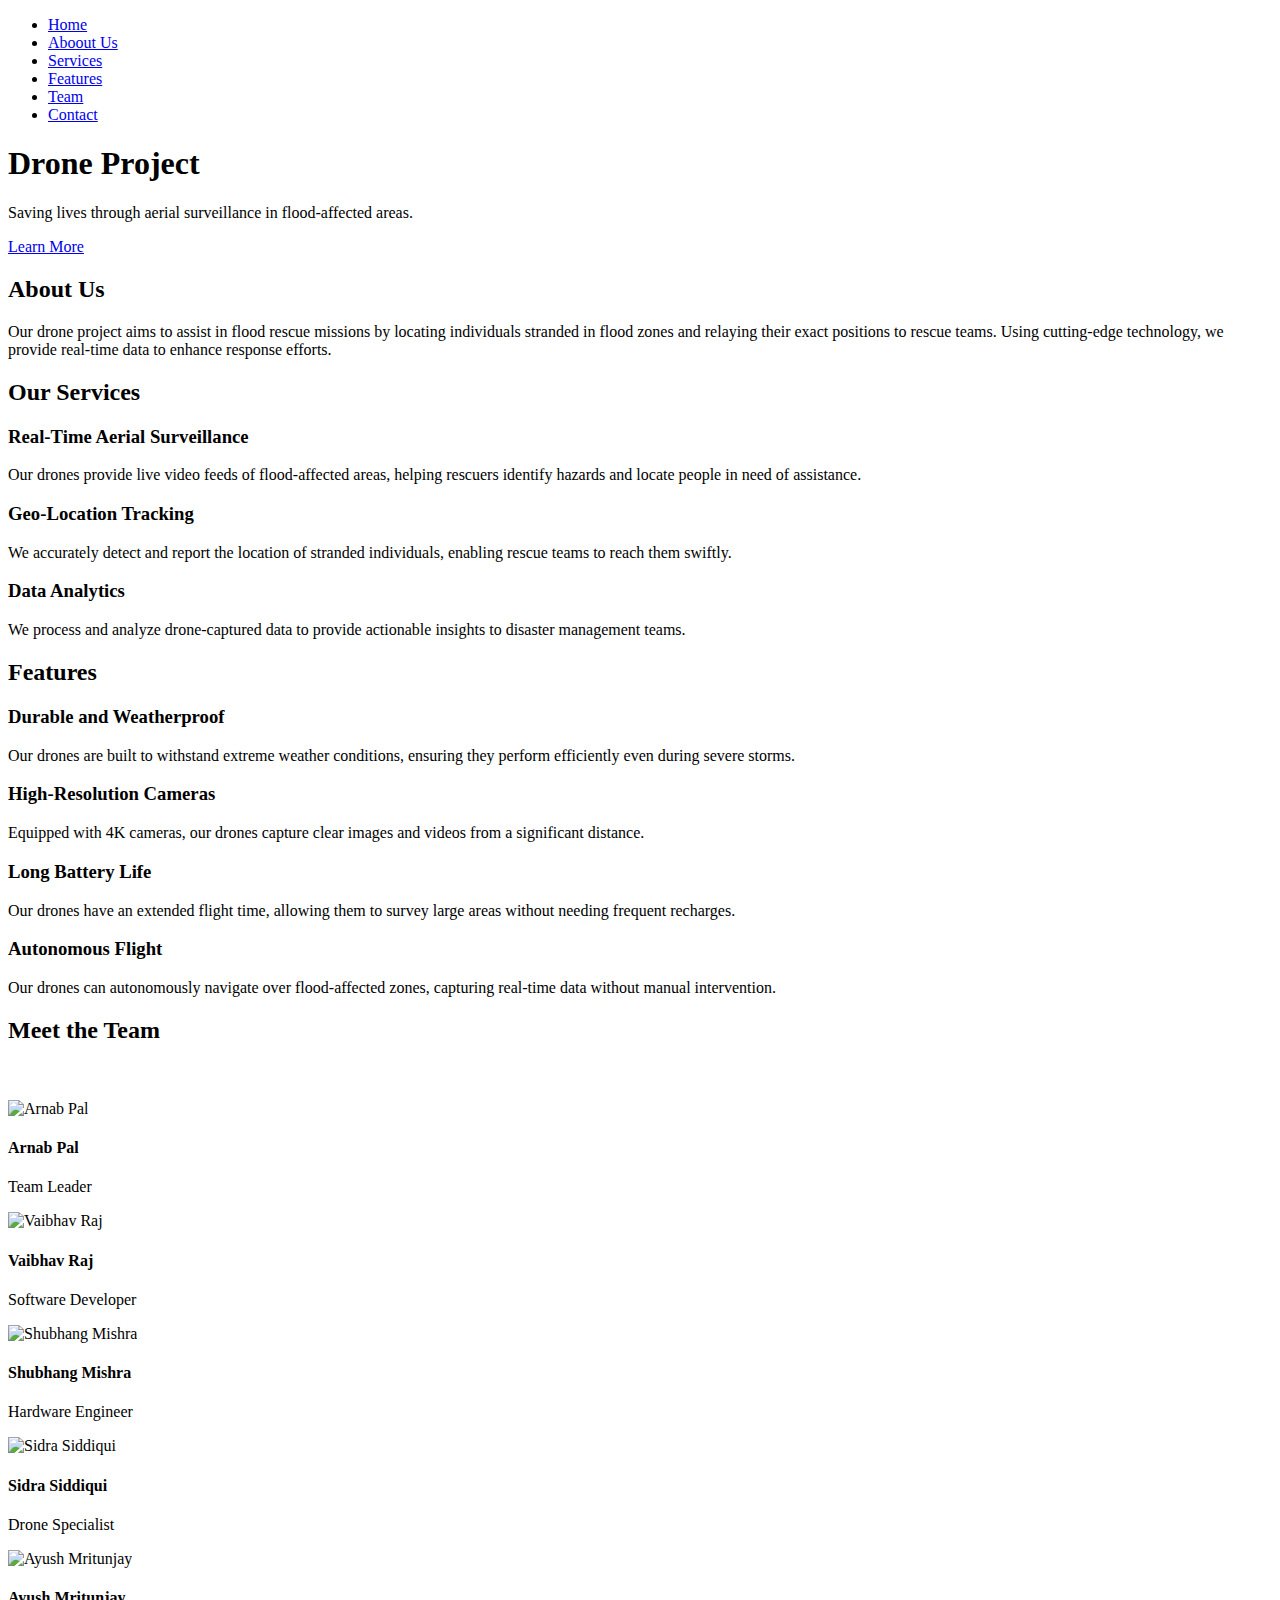
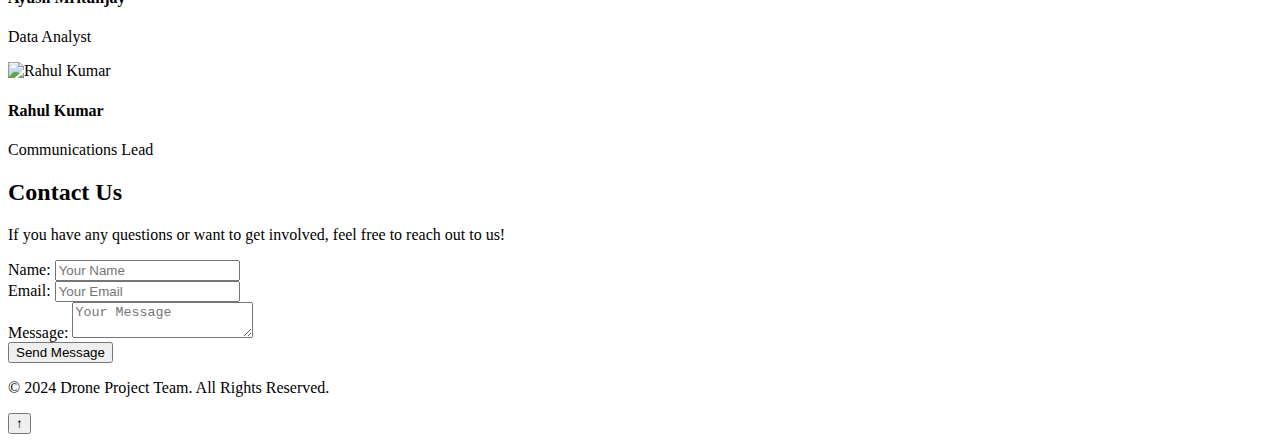
==== index.html @ 082d1d41 "Update index.html" ====
<!DOCTYPE html>
<html lang="en">
<head>
    <meta charset="UTF-8">
    <meta name="viewport" content="width=device-width, initial-scale=1.0">
    <meta http-equiv="X-UA-Compatible" content="IE=edge">
    <title>Drone Project</title>
    <link rel="stylesheet" href="styles.css">
</head>
<body>
    <!-- Header -->
    <header>
        <nav>
            <ul>
                <li><a href="#home" class="active">Home</a></li>
                <li><a href="#project">Aboout Us</a></li>
                <li><a href="#services">Services</a></li>
                <li><a href="#features">Features</a></li>
                <li><a href="#team">Team</a></li>
                <li><a href="#contact">Contact</a></li>
            </ul>
        </nav>
    </header>

    <!-- Hero Section -->
    <section class="hero" id="home">
        <div class="hero-content">
            <h1>Drone Project</h1>
            <p>Saving lives through aerial surveillance in flood-affected areas.</p>
            <a href="project.html" class="button-learn-more">Learn More</a>

        </div>
    </section>

    <!-- About Section -->
    <section class="about" id="project">
        <h2>About Us</h2>
        <p>Our drone project aims to assist in flood rescue missions by locating individuals stranded in flood zones and relaying their exact positions to rescue teams. Using cutting-edge technology, we provide real-time data to enhance response efforts.</p>
    </section>

    <!-- Services Section -->
    <section class="services" id="services">
        <h2>Our Services</h2>
        <div class="services-container">
            <div class="service">
                <h3>Real-Time Aerial Surveillance</h3>
                <p>Our drones provide live video feeds of flood-affected areas, helping rescuers identify hazards and locate people in need of assistance.</p>
            </div>
            <div class="service">
                <h3>Geo-Location Tracking</h3>
                <p>We accurately detect and report the location of stranded individuals, enabling rescue teams to reach them swiftly.</p>
            </div>
            <div class="service">
                <h3>Data Analytics</h3>
                <p>We process and analyze drone-captured data to provide actionable insights to disaster management teams.</p>
            </div>
        </div>
    </section>

    <!-- Features Section -->
    <section class="features" id="features">
        <h2>Features</h2>
        <div class="features-container">
            <div class="feature">
                <h3>Durable and Weatherproof</h3>
                <p>Our drones are built to withstand extreme weather conditions, ensuring they perform efficiently even during severe storms.</p>
            </div>
            <div class="feature">
                <h3>High-Resolution Cameras</h3>
                <p>Equipped with 4K cameras, our drones capture clear images and videos from a significant distance.</p>
            </div>
            <div class="feature">
                <h3>Long Battery Life</h3>
                <p>Our drones have an extended flight time, allowing them to survey large areas without needing frequent recharges.</p>
            </div>
            <div class="feature">
                <h3>Autonomous Flight</h3>
                <p>Our drones can autonomously navigate over flood-affected zones, capturing real-time data without manual intervention.</p>
            </div>
        </div>
    </section>

    <!-- Team Section -->
    <section class="team" id="team">
        <div class="team-heading">
        <h2>Meet the Team</h2> 
        </div> <br> <br>
        <div class="team-members">
            <div class="team-member">
                <div class="member-inner">
                    <img src="arnab.jpg" alt="Arnab Pal" class="member-photo">
                    <div class="member-info">
                        <h4>Arnab Pal</h4>
                        <p>Team Leader</p>
                    </div>
                </div>
            </div>
            <div class="team-member">
                <div class="member-inner">
                    <img src="vaibhav.jpeg" alt="Vaibhav Raj" class="member-photo">
                    <div class="member-info">
                        <h4>Vaibhav Raj</h4>
                        <p>Software Developer</p>
                    </div>
                </div>
            </div>
            <div class="team-member">
                <div class="member-inner">
                    <img src="shubhang.jpg" alt="Shubhang Mishra" class="member-photo">
                    <div class="member-info">
                        <h4>Shubhang Mishra</h4>
                        <p>Hardware Engineer</p>
                    </div>
                </div>
            </div>
            <div class="team-member">
                <div class="member-inner">
                    <img src="sidra.jpg" alt="Sidra Siddiqui" class="member-photo">
                    <div class="member-info">
                        <h4>Sidra Siddiqui</h4>
                        <p>Drone Specialist</p>
                    </div>
                </div>
            </div>
            <div class="team-member">
                <div class="member-inner">
                    <img src="ayush.jpg" alt="Ayush Mritunjay" class="member-photo">
                    <div class="member-info">
                        <h4>Ayush Mritunjay</h4>
                        <p>Data Analyst</p>
                    </div>
                </div>
            </div>
            <div class="team-member">
                <div class="member-inner">
                    <img src="rahul.jpg" alt="Rahul Kumar" class="member-photo">
                    <div class="member-info">
                        <h4>Rahul Kumar</h4>
                        <p>Communications Lead</p>
                    </div>
                </div>
            </div>
        </div>
    </section>

    <!-- Contact Section -->
    <section class="contact" id="contact">
        <div class="contact-container">
            <h2>Contact Us</h2>
            <p>If you have any questions or want to get involved, feel free to reach out to us!</p>
            <form>
                <div class="form-group">
                    <label for="name">Name:</label>
                    <input type="text" id="name" placeholder="Your Name">
                </div>
                <div class="form-group">
                    <label for="email">Email:</label>
                    <input type="email" id="email" placeholder="Your Email">
                </div>
                <div class="form-group">
                    <label for="message">Message:</label>
                    <textarea id="message" placeholder="Your Message"></textarea>
                </div> 
                
                <button class='submit-button' type="submit">Send Message</button>
            </form>
        </div>
    </section>

    <!-- Footer -->
    <footer>
        <p>&copy; 2024 Drone Project Team. All Rights Reserved.</p>
    </footer>

    <!-- Scroll to Top Button -->
    <button class="scroll-to-top-btn" id="scrollToTopBtn">&uarr;</button>

    <!-- Particles.js Background -->
    <div id="particles-js"></div>

    <script>
        // Scroll-to-Top Button
        const scrollToTopBtn = document.getElementById('scrollToTopBtn');
        window.addEventListener('scroll', () => {
            if (window.scrollY > 300) {
                scrollToTopBtn.classList.add('show');
            } else {
                scrollToTopBtn.classList.remove('show');
            }
        });
        scrollToTopBtn.addEventListener('click', () => {
            window.scrollTo({ top: 0, behavior: 'smooth' });
        });
    </script>
</body>
</html>
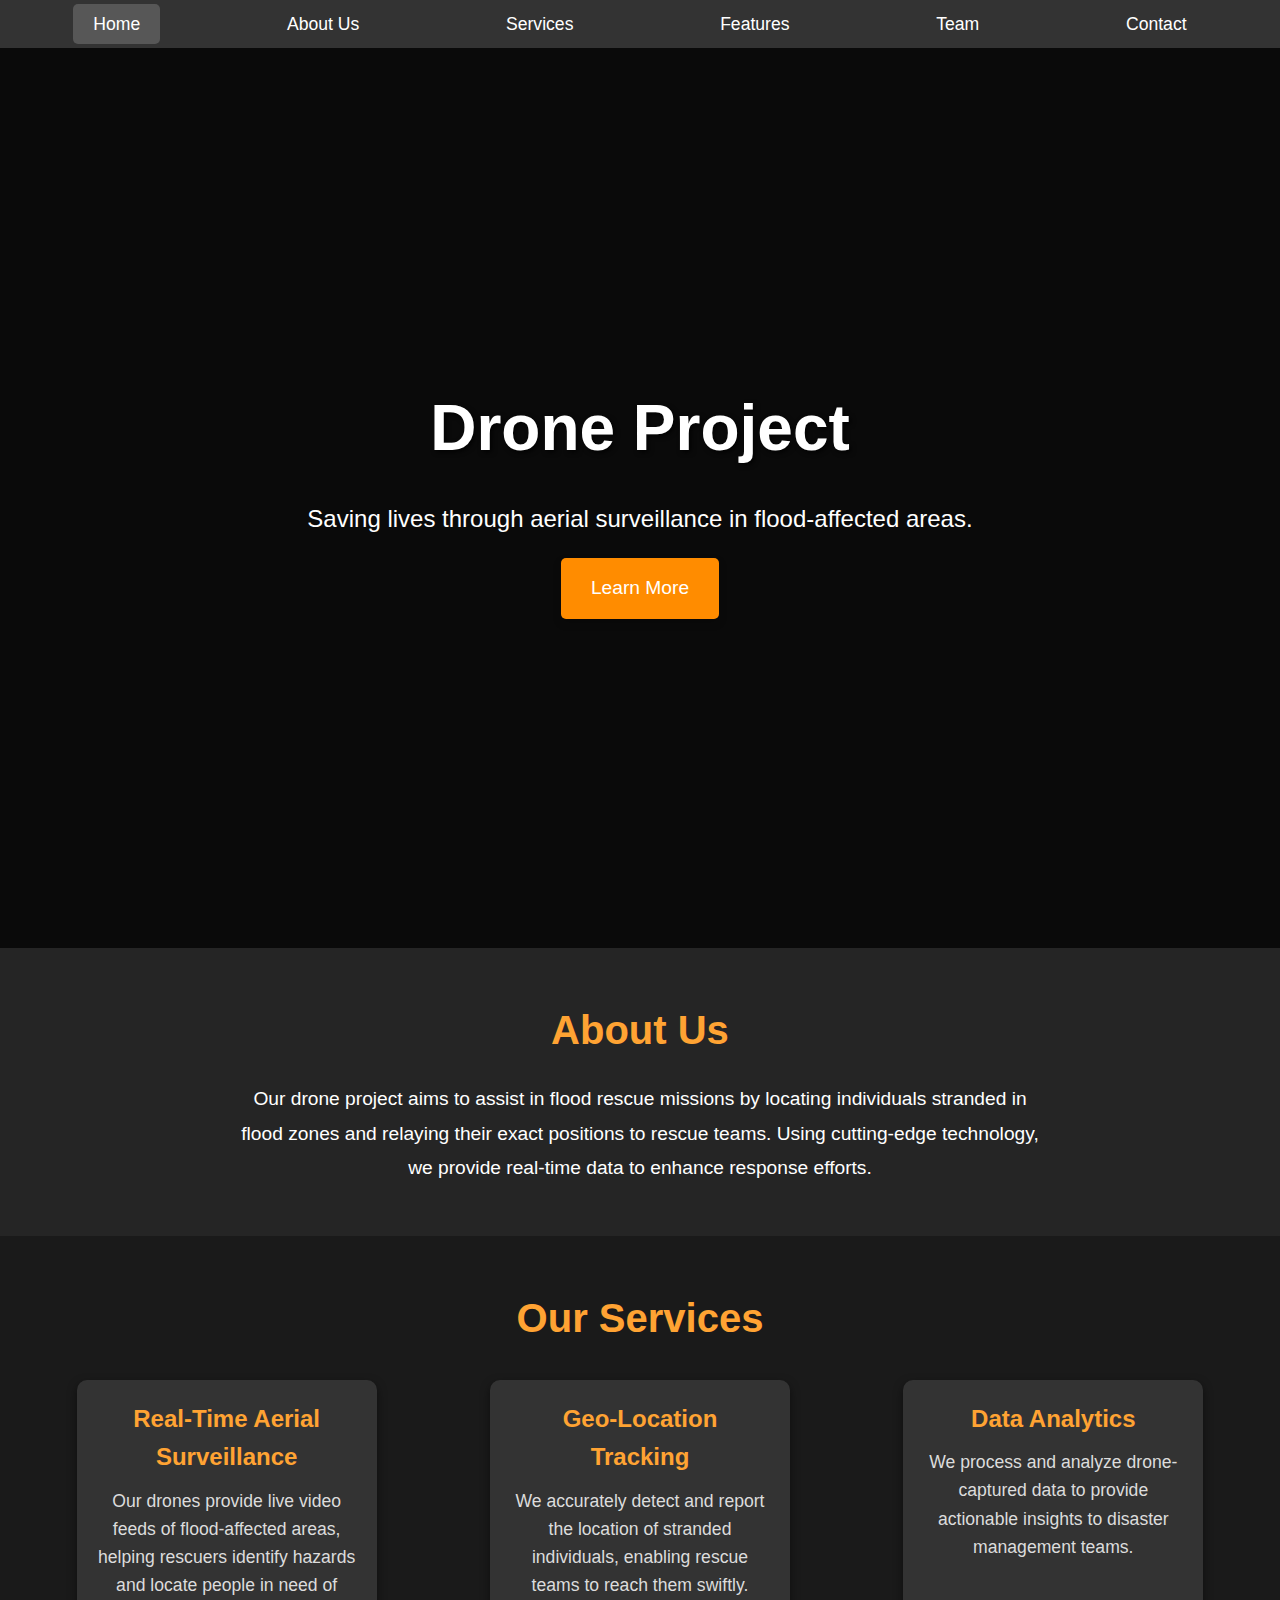
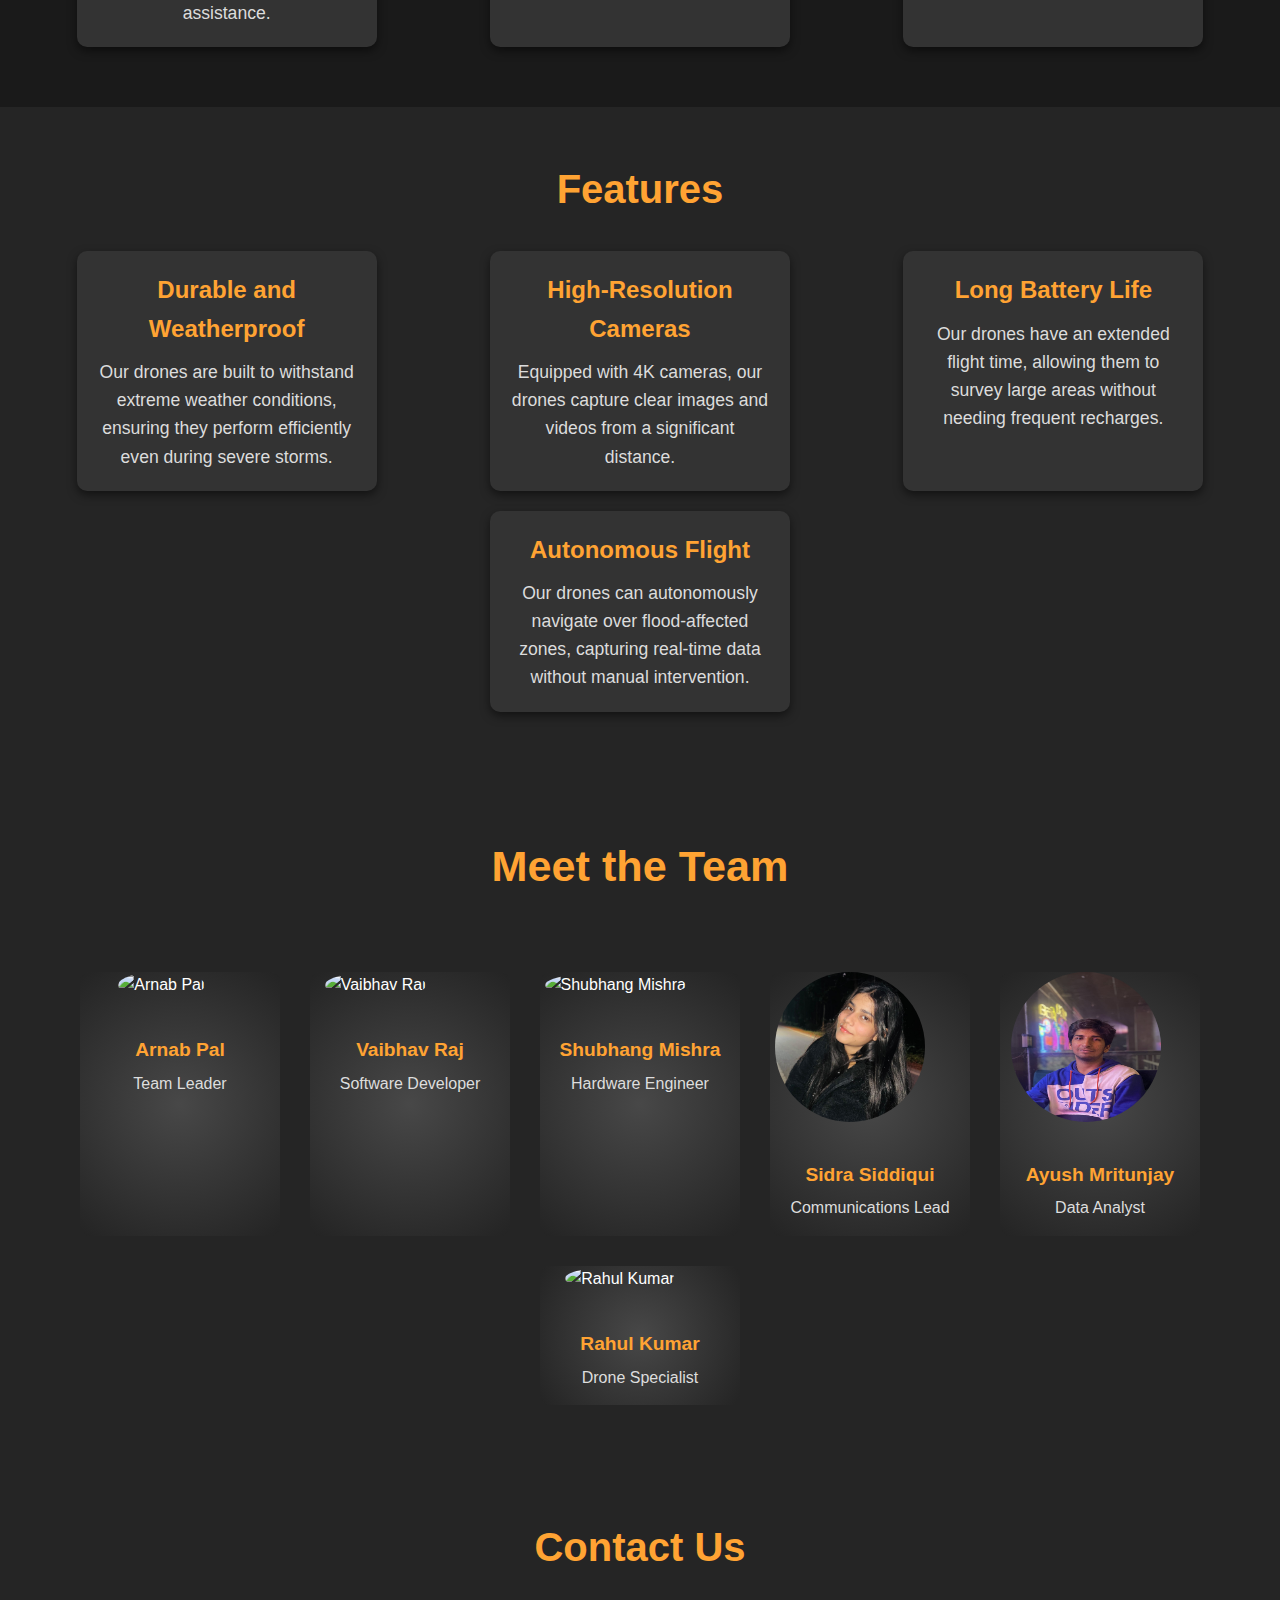
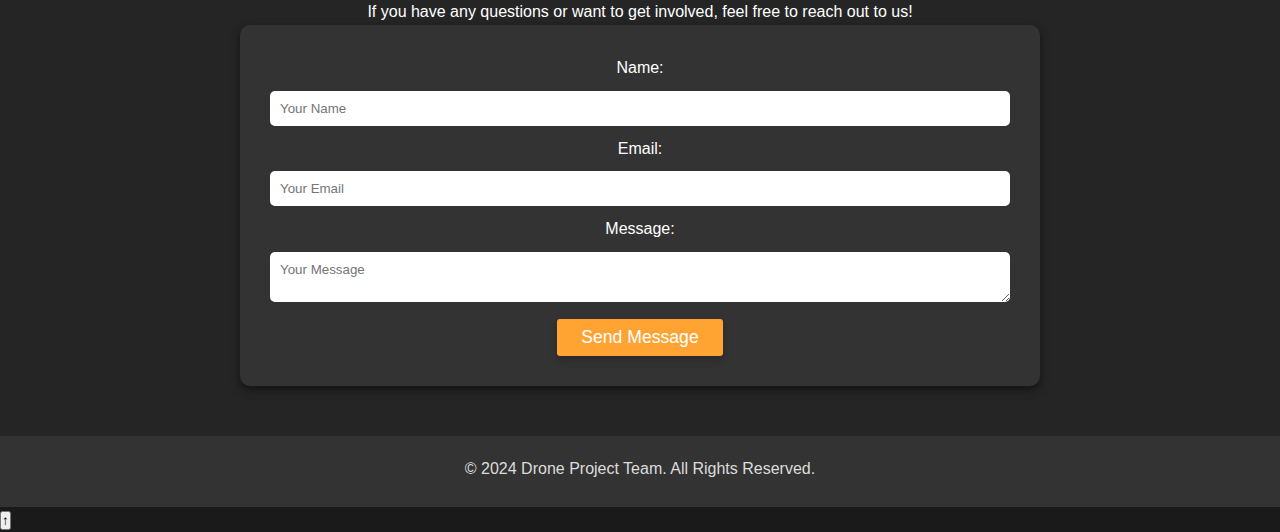
==== commit d50a55f0: "Update index.html" ====
--- a/index.html
+++ b/index.html
@@ -13,7 +13,7 @@
         <nav>
             <ul>
                 <li><a href="#home" class="active">Home</a></li>
-                <li><a href="#project">Aboout Us</a></li>
+                <li><a href="#project">About Us</a></li>
                 <li><a href="#services">Services</a></li>
                 <li><a href="#features">Features</a></li>
                 <li><a href="#team">Team</a></li>
@@ -118,7 +118,7 @@
                     <img src="sidra.jpg" alt="Sidra Siddiqui" class="member-photo">
                     <div class="member-info">
                         <h4>Sidra Siddiqui</h4>
-                        <p>Drone Specialist</p>
+                        <p>Communications Lead</p>
                     </div>
                 </div>
             </div>
@@ -136,7 +136,7 @@
                     <img src="rahul.jpg" alt="Rahul Kumar" class="member-photo">
                     <div class="member-info">
                         <h4>Rahul Kumar</h4>
-                        <p>Communications Lead</p>
+                        <p>Drone Specialist</p>
                     </div>
                 </div>
             </div>
--- a/styles.css
+++ b/styles.css
@@ -0,0 +1,421 @@
+/* General styles */
+html {
+    scroll-behavior: smooth;
+}
+
+* {
+    margin: 0;
+    padding: 0;
+    box-sizing: border-box;
+    font-family: 'Arial', sans-serif;
+}
+
+body {
+    line-height: 1.6;
+    color: #fff;
+    background-color: #1a1a1a; /* Dark background */
+}
+
+/* Header */
+header {
+    background-color: #333;
+    padding: 10px 20px;
+}
+
+header nav ul {
+    list-style: none;
+    display: flex;
+    justify-content: space-around;
+}
+
+header nav ul li a {
+    color: #fff;
+    text-decoration: none;
+    padding: 10px 20px;
+    font-size: 1.1em;
+}
+
+header nav ul li a:hover,
+header nav ul li a.active {
+    background-color: #575757;
+    border-radius: 5px;
+}
+
+/* Hero Section */
+.hero {
+    height: 100vh;
+    display: flex;
+    justify-content: center;
+    align-items: center;
+    background: url('drone.jpg') no-repeat center center/cover;
+    position: relative;
+}
+
+.hero::before {
+    content: '';
+    position: absolute;
+    top: 0;
+    left: 0;
+    right: 0;
+    bottom: 0;
+    background: rgba(0, 0, 0, 0.6); /* Dark overlay */
+}
+
+.hero-content {
+    position: relative;
+    text-align: center;
+    z-index: 1;
+}
+
+.hero h1 {
+    font-size: 4em;
+    color: #fff;
+    text-shadow: 2px 2px 5px rgba(0, 0, 0, 0.8);
+}
+
+.hero p {
+    font-size: 1.5em;
+    margin: 20px 0;
+}
+
+.hero button {
+    background-color: #ff8c00;
+    border: none;
+    padding: 10px 30px;
+    font-size: 1.2em;
+    color: #fff;
+    cursor: pointer;
+    border-radius: 5px;
+}
+
+.hero button:hover {
+    background-color: #ffa333;
+}
+
+/* About Section */
+.about {
+    padding: 50px 20px;
+    background-color: #252525;
+    text-align: center;
+}
+
+.about h2 {
+    font-size: 2.5em;
+    margin-bottom: 20px;
+    color: #ffa333;
+}
+
+.about p {
+    max-width: 800px;
+    margin: 0 auto;
+    font-size: 1.2em;
+    line-height: 1.8;
+}
+
+/* Services Section */
+.services {
+    background-color: #1a1a1a;
+    padding: 50px 20px;
+    text-align: center;
+}
+
+.services h2 {
+    font-size: 2.5em;
+    margin-bottom: 20px;
+    color: #ffa333;
+}
+
+.services-container {
+    display: flex;
+    justify-content: space-around;
+    flex-wrap: wrap;
+}
+
+.service {
+    background-color: #333;
+    padding: 20px;
+    margin: 10px;
+    border-radius: 10px;
+    width: 300px;
+    box-shadow: 0 4px 10px rgba(0, 0, 0, 0.5);
+}
+
+.service h3 {
+    font-size: 1.5em;
+    margin-bottom: 10px;
+    color: #ffa333;
+}
+
+.service p {
+    font-size: 1.1em;
+    color: #dcdcdc;
+}
+
+/* Features Section */
+.features {
+    padding: 50px 20px;
+    background-color: #252525;
+    text-align: center;
+}
+
+.features h2 {
+    font-size: 2.5em;
+    margin-bottom: 20px;
+    color: #ffa333;
+}
+
+.features-container {
+    display: flex;
+    justify-content: space-around;
+    flex-wrap: wrap;
+}
+
+.feature {
+    background-color: #333;
+    padding: 20px;
+    margin: 10px;
+    border-radius: 10px;
+    width: 300px;
+    box-shadow: 0 4px 10px rgba(0, 0, 0, 0.5);
+}
+
+.feature h3 {
+    font-size: 1.5em;
+    margin-bottom: 10px;
+    color: #ffa333;
+}
+
+.feature p {
+    font-size: 1.1em;
+    color: #dcdcdc;
+}
+
+/* Team Section */
+
+
+
+/* Team Section */
+.team {
+    padding: 60px 20px;
+    background-color: #252525;
+}
+
+.team-title {
+    text-align: center;
+    margin-bottom: 40px;
+    color: #ffa3; /* Title color */
+    font-size: 2.5rem;
+    font-weight: bold;
+    text-shadow: 2px 2px 5px rgba(0, 0, 0, 0.5); /* Subtle shadow for depth */
+}
+
+.team-members {
+    display: flex;
+    flex-wrap: wrap;
+    justify-content: center; /* Center align */
+    gap: 30px;
+}
+
+.team-member {
+    display: flex;
+    flex-direction: column;
+    align-items: center;
+    width: 200px;
+    transition: transform 0.4s ease, box-shadow 0.4s ease, background-color 0.4s ease;
+    border-radius: 10px;
+    overflow: hidden;
+    background-color: #333; /* Box background */
+    position: relative;
+    z-index: 1;
+}
+
+.team-member::before {
+    content: '';
+    position: absolute;
+    top: 0;
+    left: 0;
+    right: 0;
+    bottom: 0;
+    background: radial-gradient(circle, rgba(255,255,255,0.1), rgba(0,0,0,0.3));
+    z-index: -1;
+    transition: opacity 0.4s ease;
+}
+
+.team-member:hover::before {
+    opacity: 0; /* Hide radial gradient on hover */
+}
+
+.team-member:hover {
+    transform: scale(1.05); /* Slight zoom effect */
+    box-shadow: 0 15px 30px rgba(0, 0, 0, 0.4); /* Enhanced shadow */
+    background-color: #444; /* Darker background on hover */
+}
+
+.member-photo {
+    width: 150px;
+    height: 150px;
+    border-radius: 50%;
+    overflow: hidden;
+    margin-bottom: 15px;
+    transition: transform 0.4s ease, box-shadow 0.4s ease;
+}
+
+.member-photo img {
+    width: 100%;
+    height: 100%;
+    object-fit: cover;
+    transition: transform 0.4s ease;
+}
+
+.team-member:hover .member-photo img {
+    transform: rotate(15deg) scale(1.1); /* Rotate and zoom image */
+    box-shadow: 0 4px 15px rgba(0, 0, 0, 0.5); /* Shadow on image */
+}
+
+.member-info {
+    text-align: center;
+    padding: 15px;
+    border-radius: 10px;
+    transition: background-color 0.4s ease, transform 0.4s ease;
+}
+
+.team-member:hover .member-info {
+    background-color: #555; /* Darker background on hover */
+    transform: scale(1.05); /* Slight zoom effect */
+}
+
+.member-info h4 {
+    margin: 0;
+    font-size: 1.2rem;
+    color: #ffa333;
+    transition: color 0.4s ease;
+}
+
+.member-info p {
+    margin: 5px 0 0;
+    font-size: 1rem;
+    color: #ddd; /* Font color */
+    transition: color 0.4s ease;
+}
+
+
+/* Contact Section */
+.contact {
+    padding: 50px 20px;
+    background-color: #252525;
+    text-align: center;
+}
+
+.contact h2 {
+    font-size: 2.5em;
+    margin-bottom: 20px;
+    color: #ffa333;
+}
+
+.contact-container {
+    max-width: 800px;
+    margin: 0 auto;
+}
+
+form {
+    background-color: #333;
+    padding: 30px;
+    border-radius: 10px;
+    box-shadow: 0 4px 10px rgba(0, 0, 0, 0.5);
+}
+
+form input,
+form textarea {
+    width: 100%;
+    padding: 10px;
+    margin: 10px 0;
+    border: none;
+    border-radius: 5px;
+}
+
+form input[type="submit"] {
+    background-color: #ff8c00;
+    border: none;
+    color: #fff;
+    cursor: pointer;
+    font-size: 1.2em;
+}
+
+form input[type="submit"]:hover {
+    background-color: #ffa333;
+}
+
+/* Footer */
+footer {
+    background-color: #333;
+    color: #dcdcdc;
+    padding: 20px;
+    text-align: center;
+}
+
+footer p {
+    margin-bottom: 5px;
+}
+
+footer a {
+    color: #ffa333;
+    text-decoration: none;
+}
+
+footer a:hover {
+    text-decoration: underline;
+}
+
+/* Learn More Button */
+.button-learn-more {
+    display: inline-block;
+    background-color: #ff8c00; /* Bright orange color */
+    color: #fff; /* White text */
+    padding: 15px 30px; /* Increased padding for a larger button */
+    font-size: 1.2em; /* Larger font size */
+    text-decoration: none; /* Remove underline */
+    border-radius: 5px; /* Rounded corners */
+    box-shadow: 0 4px 8px rgba(0, 0, 0, 0.2); /* Subtle shadow */
+    transition: background-color 0.3s ease, transform 0.3s ease; /* Smooth transitions */
+}
+
+.button-learn-more:hover {
+    background-color: #ffa333; /* Lighter orange for hover effect */
+    transform: translateY(-3px); /* Slight lift effect on hover */
+}
+
+.button-learn-more:active {
+    background-color: #ff8c00; /* Original color when button is pressed */
+    transform: translateY(1px); /* Slight depress effect */
+}
+
+.team-heading{
+    text-align: center;
+    font-size: 1.8em;
+    margin-bottom: 20px;
+    color: #ffa333;
+}
+
+.submit-button {
+    background-color: #ffa333; /* Bright orange background */
+    color: white; /* White text color */
+    padding: 0.5rem 1.5rem; /* Increased padding for better appearance */
+    font-size: 1.1rem; /* Adjusted font size */
+    border: none; /* Remove default border */
+    border-radius: 3px; /* Rounded corners */
+    cursor: pointer; /* Pointer cursor on hover */
+    transition: background-color 0.3s ease, transform 0.3s ease; /* Smooth transitions */
+    box-shadow: 0 4px 8px rgba(0, 0, 0, 0.2); /* Subtle shadow */
+}
+
+.submit-button:hover {
+    background-color: #ff8c00; /* Darker orange on hover */
+    transform: translateY(-2px); /* Slight lift effect on hover */
+}
+
+.submit-button:active {
+    background-color: #ffa333; /* Original color when pressed */
+    transform: translateY(1px); /* Slight depress effect */
+}
+
+
